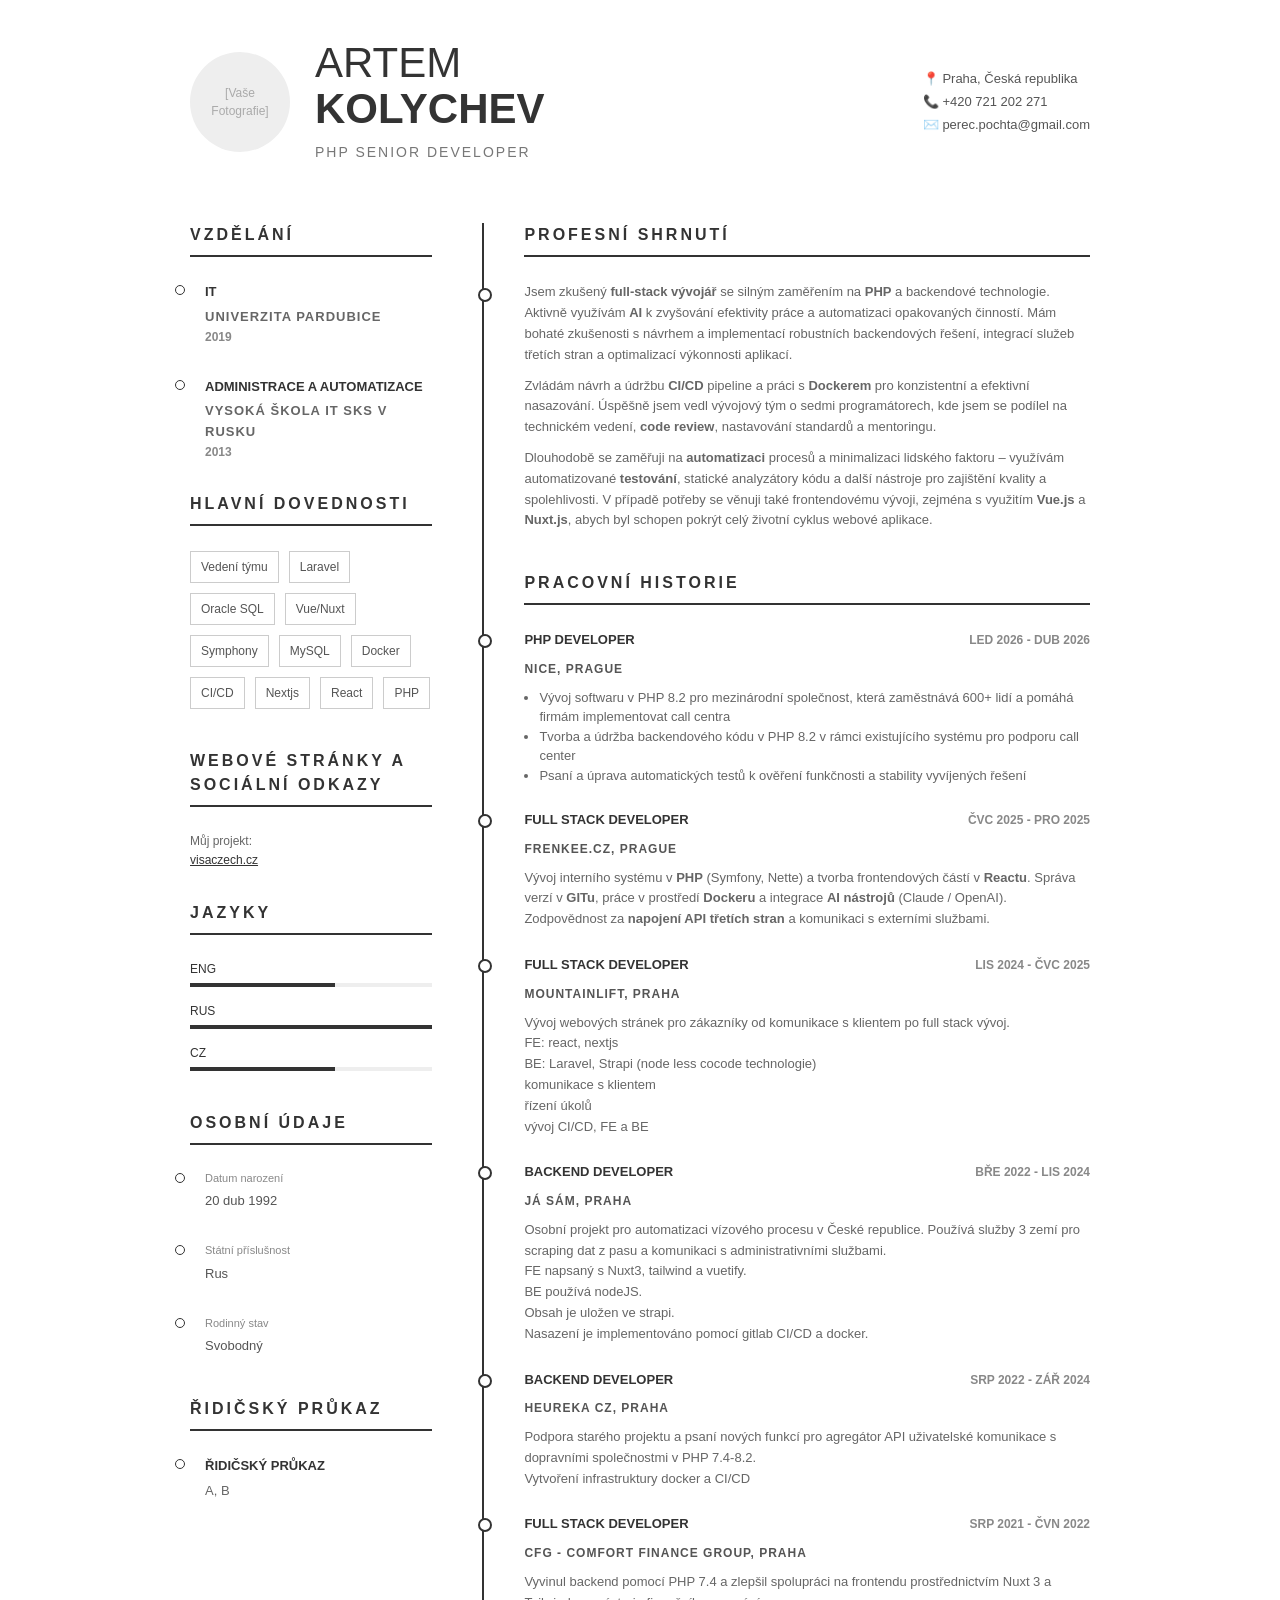
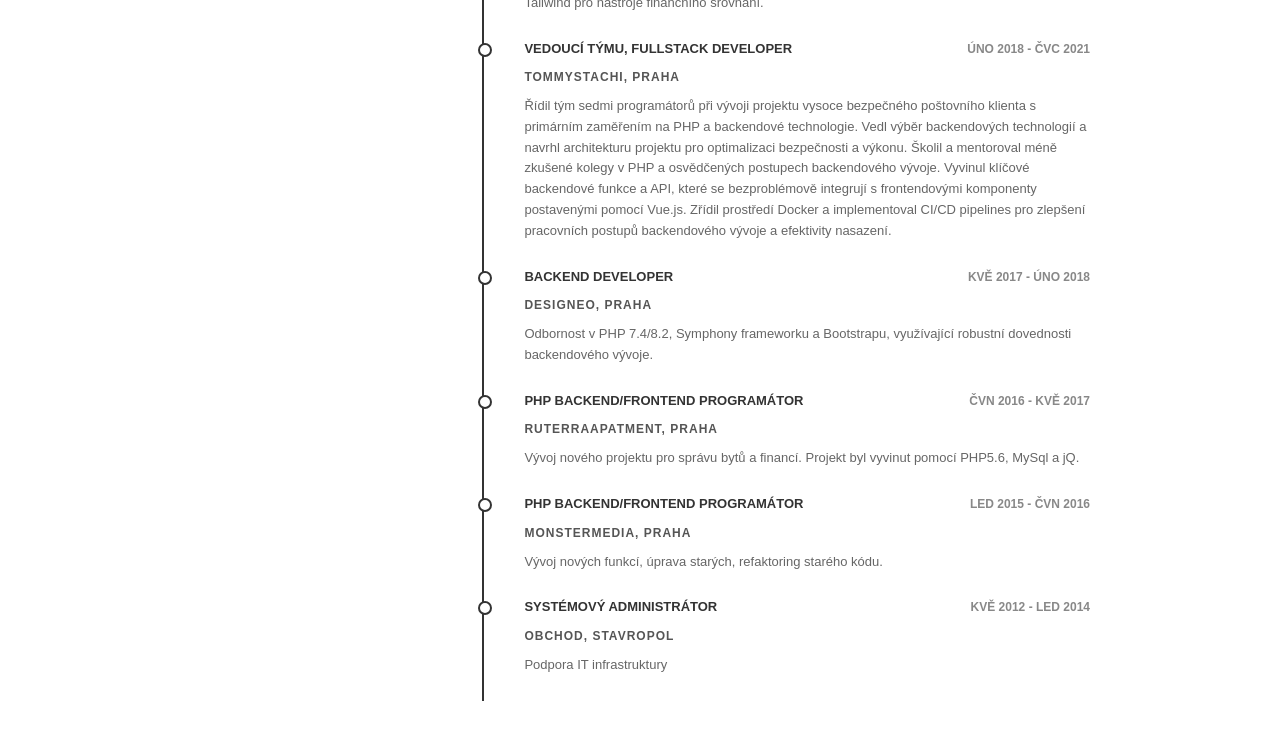
==== index.html @ 08a22cfa "Rename KolychevArtemCZ.html to index.html" ====
<!DOCTYPE html>
<html lang="cs">
<head>
    <meta charset="UTF-8">
    <meta name="viewport" content="width=device-width, initial-scale=1.0">
    <title>Artem Kolychev - Životopis</title>
    <style>
        body {
            font-family: 'Segoe UI', Roboto, Helvetica, Arial, sans-serif;
            color: #333;
            line-height: 1.5;
            background: #fff;
            margin: 0;
            padding: 40px 20px;
        }
        .resume {
            max-width: 900px;
            margin: auto;
            background: #fff;
        }
        .header {
            display: flex;
            justify-content: space-between;
            align-items: center;
            padding-bottom: 30px;
            margin-bottom: 30px;
        }
        .header-left {
            display: flex;
            align-items: center;
            gap: 25px;
        }
        .photo-placeholder {
            width: 100px;
            height: 100px;
            border-radius: 50%;
            background-color: #eee;
            display: flex;
            align-items: center;
            justify-content: center;
            color: #aaa;
            font-size: 12px;
            text-align: center;
            overflow: hidden;
        }
        .name-title h1 {
            font-size: 42px;
            margin: 0;
            font-weight: 300;
            line-height: 1.1;
        }
        .name-title h1 strong {
            font-weight: 700;
        }
        .name-title p {
            font-size: 14px;
            color: #777;
            letter-spacing: 2px;
            margin: 10px 0 0;
            text-transform: uppercase;
        }
        .contact-info {
            text-align: left;
            font-size: 13px;
            color: #555;
            line-height: 1.8;
        }
        .contact-info span {
            display: flex;
            align-items: center;
            gap: 10px;
        }
        .content {
            display: flex;
            gap: 50px;
        }
        .left-col {
            width: 30%;
        }
        .right-col {
            width: 70%;
            border-left: 2px solid #333;
            padding-left: 40px;
        }
        h2 {
            font-size: 16px;
            letter-spacing: 3px;
            text-transform: uppercase;
            border-bottom: 2px solid #333;
            padding-bottom: 8px;
            margin-bottom: 25px;
            margin-top: 0;
        }
        .section-item {
            margin-bottom: 25px;
            position: relative;
        }
        .left-col .section-item {
            margin-bottom: 30px;
        }
        .section-item h3 {
            font-size: 13px;
            margin: 0 0 5px;
            text-transform: uppercase;
            font-weight: 700;
        }
        .section-item .date {
            font-size: 12px;
            color: #888;
            font-weight: 600;
            text-transform: uppercase;
        }
        .timeline-header {
            display: flex;
            justify-content: space-between;
            align-items: baseline;
            margin-bottom: 5px;
        }
        .company {
            font-size: 12px;
            font-weight: 600;
            color: #555;
            text-transform: uppercase;
            letter-spacing: 1px;
            margin-bottom: 10px;
        }
        .section-item p {
            font-size: 13px;
            margin: 0;
            color: #666;
            line-height: 1.6;
        }
        .section-item ul {
            padding-left: 15px;
            margin-top: 5px;
            margin-bottom: 0;
            font-size: 13px;
            color: #666;
        }
        .skills {
            display: flex;
            flex-wrap: wrap;
            gap: 10px;
        }
        .skill-tag {
            border: 1px solid #ccc;
            padding: 6px 10px;
            font-size: 12px;
            color: #555;
        }
        .language-bar {
            margin-bottom: 15px;
        }
        .language-name {
            font-size: 12px;
            margin-bottom: 5px;
            text-transform: uppercase;
        }
        .bar-bg {
            height: 4px;
            background-color: #eee;
            width: 100%;
        }
        .bar-fill {
            height: 100%;
            background-color: #333;
        }
        .personal-detail {
            margin-bottom: 15px;
        }
        .personal-detail label {
            display: block;
            font-size: 11px;
            color: #888;
            margin-bottom: 2px;
        }
        .personal-detail span {
            font-size: 13px;
            color: #555;
        }
        .bullet-point {
            position: absolute;
            left: -46px;
            top: 4px;
            width: 10px;
            height: 10px;
            border-radius: 50%;
            border: 2px solid #333;
            background: #fff;
        }
        .left-col .bullet-point {
            left: -15px;
            border-width: 1px;
            width: 8px;
            height: 8px;
            top: 3px;
        }
    </style>
</head>
<body>

<div class="resume">
    <div class="header">
        <div class="header-left">
            <div class="photo-placeholder">
                [Vaše<br>Fotografie]
            </div>
            <div class="name-title">
                <h1>ARTEM<br><strong>KOLYCHEV</strong></h1>
                <p>PHP Senior Developer</p>
            </div>
        </div>
        <div class="contact-info">
            <span>📍 Praha, Česká republika</span>
            <span>📞 +420 721 202 271</span>
            <span>✉️ perec.pochta@gmail.com</span>
        </div>
    </div>

    <div class="content">
        <div class="left-col">
            <h2>Vzdělání</h2>
            <div class="section-item" style="padding-left: 15px;">
                <div class="bullet-point"></div>
                <h3>IT</h3>
                <p class="company">UNIVERZITA PARDUBICE</p>
                <p class="date">2019</p>
            </div>
            <div class="section-item" style="padding-left: 15px;">
                <div class="bullet-point"></div>
                <h3>ADMINISTRACE A AUTOMATIZACE</h3>
                <p class="company">VYSOKÁ ŠKOLA IT SKS V RUSKU</p>
                <p class="date">2013</p>
            </div>

            <h2>Hlavní Dovednosti</h2>
            <div class="skills">
                <div class="skill-tag">Vedení týmu</div>
                <div class="skill-tag">Laravel</div>
                <div class="skill-tag">Oracle SQL</div>
                <div class="skill-tag">Vue/Nuxt</div>
                <div class="skill-tag">Symphony</div>
                <div class="skill-tag">MySQL</div>
                <div class="skill-tag">Docker</div>
                <div class="skill-tag">CI/CD</div>
                <div class="skill-tag">Nextjs</div>
                <div class="skill-tag">React</div>
                <div class="skill-tag">PHP</div>
            </div>

            <h2 style="margin-top: 40px;">Webové Stránky a Sociální Odkazy</h2>
            <div class="section-item">
                <p style="font-size: 12px;">Můj projekt:<br><a href="http://visaczech.cz" style="color:#333;">visaczech.cz</a></p>
            </div>

            <h2>Jazyky</h2>
            <div class="language-bar">
                <div class="language-name">ENG</div>
                <div class="bar-bg"><div class="bar-fill" style="width: 60%;"></div></div>
            </div>
            <div class="language-bar">
                <div class="language-name">RUS</div>
                <div class="bar-bg"><div class="bar-fill" style="width: 100%;"></div></div>
            </div>
            <div class="language-bar">
                <div class="language-name">CZ</div>
                <div class="bar-bg"><div class="bar-fill" style="width: 60%;"></div></div>
            </div>

            <h2 style="margin-top: 40px;">Osobní Údaje</h2>
            <div class="section-item" style="padding-left: 15px;">
                <div class="bullet-point"></div>
                <div class="personal-detail">
                    <label>Datum narození</label>
                    <span>20 dub 1992</span>
                </div>
            </div>
            <div class="section-item" style="padding-left: 15px;">
                <div class="bullet-point"></div>
                <div class="personal-detail">
                    <label>Státní příslušnost</label>
                    <span>Rus</span>
                </div>
            </div>
            <div class="section-item" style="padding-left: 15px;">
                <div class="bullet-point"></div>
                <div class="personal-detail">
                    <label>Rodinný stav</label>
                    <span>Svobodný</span>
                </div>
            </div>

            <h2 style="margin-top: 40px;">Řidičský Průkaz</h2>
            <div class="section-item" style="padding-left: 15px;">
                <div class="bullet-point"></div>
                <h3 style="margin-bottom: 2px;">ŘIDIČSKÝ PRŮKAZ</h3>
                <span style="font-size: 13px; color: #666;">A, B</span>
            </div>
        </div>

        <div class="right-col">
            <h2>Profesní Shrnutí</h2>
            <div class="section-item">
                <div class="bullet-point" style="top: 6px;"></div>
                <p style="margin-bottom: 10px;">Jsem zkušený <strong>full-stack vývojář</strong> se silným zaměřením na <strong>PHP</strong> a backendové technologie. Aktivně využívám <strong>AI</strong> k zvyšování efektivity práce a automatizaci opakovaných činností. Mám bohaté zkušenosti s návrhem a implementací robustních backendových řešení, integrací služeb třetích stran a optimalizací výkonnosti aplikací.</p>
                <p style="margin-bottom: 10px;">Zvládám návrh a údržbu <strong>CI/CD</strong> pipeline a práci s <strong>Dockerem</strong> pro konzistentní a efektivní nasazování. Úspěšně jsem vedl vývojový tým o sedmi programátorech, kde jsem se podílel na technickém vedení, <strong>code review</strong>, nastavování standardů a mentoringu.</p>
                <p>Dlouhodobě se zaměřuji na <strong>automatizaci</strong> procesů a minimalizaci lidského faktoru – využívám automatizované <strong>testování</strong>, statické analyzátory kódu a další nástroje pro zajištění kvality a spolehlivosti. V případě potřeby se věnuji také frontendovému vývoji, zejména s využitím <strong>Vue.js</strong> a <strong>Nuxt.js</strong>, abych byl schopen pokrýt celý životní cyklus webové aplikace.</p>
            </div>

            <h2 style="margin-top: 40px;">Pracovní Historie</h2>


            <div class="section-item">
                <div class="bullet-point"></div>
                <div class="timeline-header">
                    <h3>PHP DEVELOPER</h3>
                    <span class="date">LED 2026 - DUB 2026</span>
                </div>
                <div class="company">NICE, PRAGUE</div>
                <ul>
                    <li>Vývoj softwaru v PHP 8.2 pro mezinárodní společnost, která zaměstnává 600+ lidí a pomáhá firmám implementovat call centra</li>
                    <li>Tvorba a údržba backendového kódu v PHP 8.2 v rámci existujícího systému pro podporu call center</li>
                    <li>Psaní a úprava automatických testů k ověření funkčnosti a stability vyvíjených řešení</li>
                </ul>
            </div>

            <div class="section-item">
                <div class="bullet-point"></div>
                <div class="timeline-header">
                    <h3>FULL STACK DEVELOPER</h3>
                    <span class="date">ČVC 2025 - PRO 2025</span>
                </div>
                <div class="company">FRENKEE.CZ, PRAGUE</div>
                <p>Vývoj interního systému v <strong>PHP</strong> (Symfony, Nette) a tvorba frontendových částí v <strong>Reactu</strong>. Správa verzí v <strong>GITu</strong>, práce v prostředí <strong>Dockeru</strong> a integrace <strong>AI nástrojů</strong> (Claude / OpenAI). Zodpovědnost za <strong>napojení API třetích stran</strong> a komunikaci s externími službami.</p>
            </div>

            <div class="section-item">
                <div class="bullet-point"></div>
                <div class="timeline-header">
                    <h3>FULL STACK DEVELOPER</h3>
                    <span class="date">LIS 2024 - ČVC 2025</span>
                </div>
                <div class="company">MOUNTAINLIFT, PRAHA</div>
                <p>Vývoj webových stránek pro zákazníky od komunikace s klientem po full stack vývoj.<br>
                    FE: react, nextjs<br>
                    BE: Laravel, Strapi (node less cocode technologie)<br>
                    komunikace s klientem<br>
                    řízení úkolů<br>
                    vývoj CI/CD, FE a BE</p>
            </div>

            <div class="section-item">
                <div class="bullet-point"></div>
                <div class="timeline-header">
                    <h3>BACKEND DEVELOPER</h3>
                    <span class="date">BŘE 2022 - LIS 2024</span>
                </div>
                <div class="company">JÁ SÁM, PRAHA</div>
                <p>Osobní projekt pro automatizaci vízového procesu v České republice. Používá služby 3 zemí pro scraping dat z pasu a komunikaci s administrativními službami.<br>
                    FE napsaný s Nuxt3, tailwind a vuetify.<br>
                    BE používá nodeJS.<br>
                    Obsah je uložen ve strapi.<br>
                    Nasazení je implementováno pomocí gitlab CI/CD a docker.</p>
            </div>

            <div class="section-item">
                <div class="bullet-point"></div>
                <div class="timeline-header">
                    <h3>BACKEND DEVELOPER</h3>
                    <span class="date">SRP 2022 - ZÁŘ 2024</span>
                </div>
                <div class="company">HEUREKA CZ, PRAHA</div>
                <p>Podpora starého projektu a psaní nových funkcí pro agregátor API uživatelské komunikace s dopravními společnostmi v PHP 7.4-8.2.<br>
                    Vytvoření infrastruktury docker a CI/CD</p>
            </div>

            <div class="section-item">
                <div class="bullet-point"></div>
                <div class="timeline-header">
                    <h3>FULL STACK DEVELOPER</h3>
                    <span class="date">SRP 2021 - ČVN 2022</span>
                </div>
                <div class="company">CFG - COMFORT FINANCE GROUP, PRAHA</div>
                <p>Vyvinul backend pomocí PHP 7.4 a zlepšil spolupráci na frontendu prostřednictvím Nuxt 3 a Tailwind pro nástroje finančního srovnání.</p>
            </div>

            <div class="section-item">
                <div class="bullet-point"></div>
                <div class="timeline-header">
                    <h3>VEDOUCÍ TÝMU, FULLSTACK DEVELOPER</h3>
                    <span class="date">ÚNO 2018 - ČVC 2021</span>
                </div>
                <div class="company">TOMMYSTACHI, PRAHA</div>
                <p>Řídil tým sedmi programátorů při vývoji projektu vysoce bezpečného poštovního klienta s primárním zaměřením na PHP a backendové technologie. Vedl výběr backendových technologií a navrhl architekturu projektu pro optimalizaci bezpečnosti a výkonu. Školil a mentoroval méně zkušené kolegy v PHP a osvědčených postupech backendového vývoje. Vyvinul klíčové backendové funkce a API, které se bezproblémově integrují s frontendovými komponenty postavenými pomocí Vue.js. Zřídil prostředí Docker a implementoval CI/CD pipelines pro zlepšení pracovních postupů backendového vývoje a efektivity nasazení.</p>
            </div>

            <div class="section-item">
                <div class="bullet-point"></div>
                <div class="timeline-header">
                    <h3>BACKEND DEVELOPER</h3>
                    <span class="date">KVĚ 2017 - ÚNO 2018</span>
                </div>
                <div class="company">DESIGNEO, PRAHA</div>
                <p>Odbornost v PHP 7.4/8.2, Symphony frameworku a Bootstrapu, využívající robustní dovednosti backendového vývoje.</p>
            </div>

            <div class="section-item">
                <div class="bullet-point"></div>
                <div class="timeline-header">
                    <h3>PHP BACKEND/FRONTEND PROGRAMÁTOR</h3>
                    <span class="date">ČVN 2016 - KVĚ 2017</span>
                </div>
                <div class="company">RUTERRAAPATMENT, PRAHA</div>
                <p>Vývoj nového projektu pro správu bytů a financí. Projekt byl vyvinut pomocí PHP5.6, MySql a jQ.</p>
            </div>

            <div class="section-item">
                <div class="bullet-point"></div>
                <div class="timeline-header">
                    <h3>PHP BACKEND/FRONTEND PROGRAMÁTOR</h3>
                    <span class="date">LED 2015 - ČVN 2016</span>
                </div>
                <div class="company">MONSTERMEDIA, PRAHA</div>
                <p>Vývoj nových funkcí, úprava starých, refaktoring starého kódu.</p>
            </div>

            <div class="section-item">
                <div class="bullet-point"></div>
                <div class="timeline-header">
                    <h3>SYSTÉMOVÝ ADMINISTRÁTOR</h3>
                    <span class="date">KVĚ 2012 - LED 2014</span>
                </div>
                <div class="company">OBCHOD, STAVROPOL</div>
                <p>Podpora IT infrastruktury</p>
            </div>

        </div>
    </div>
</div>

</body>
</html>
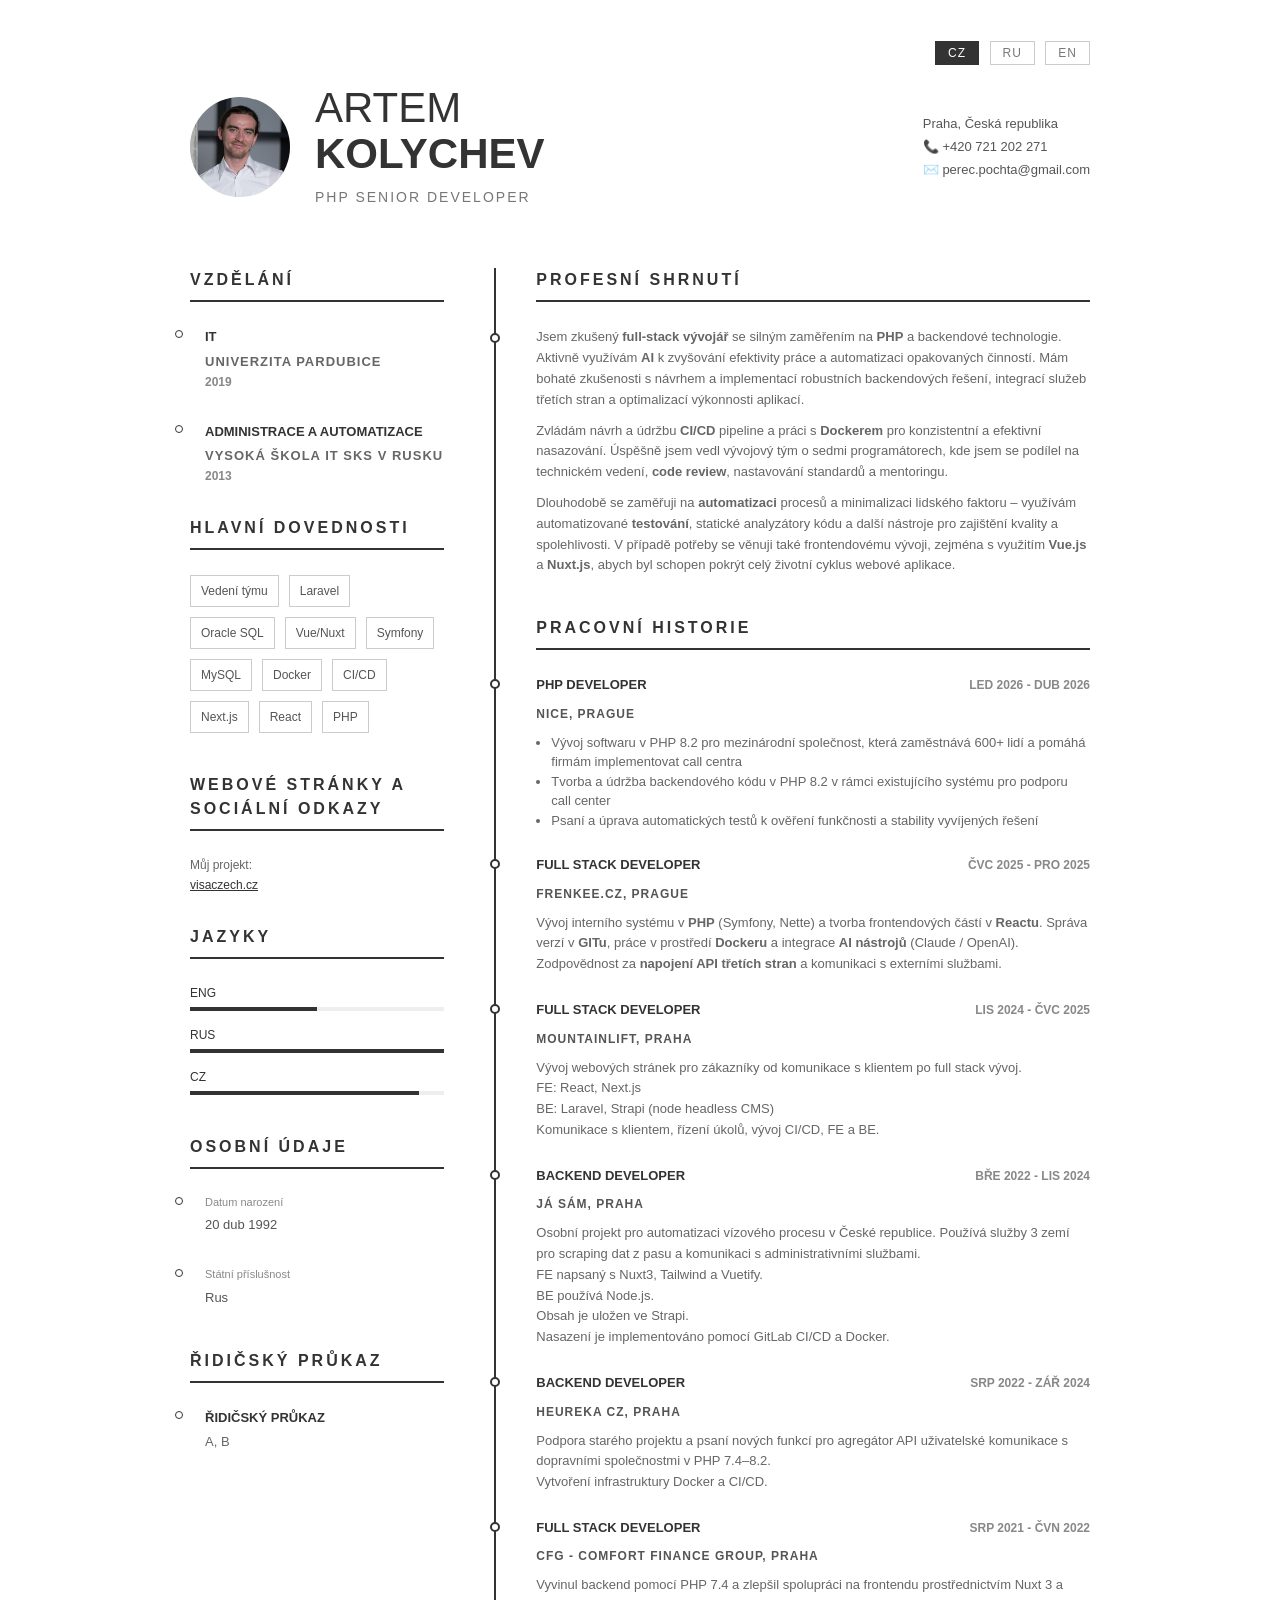
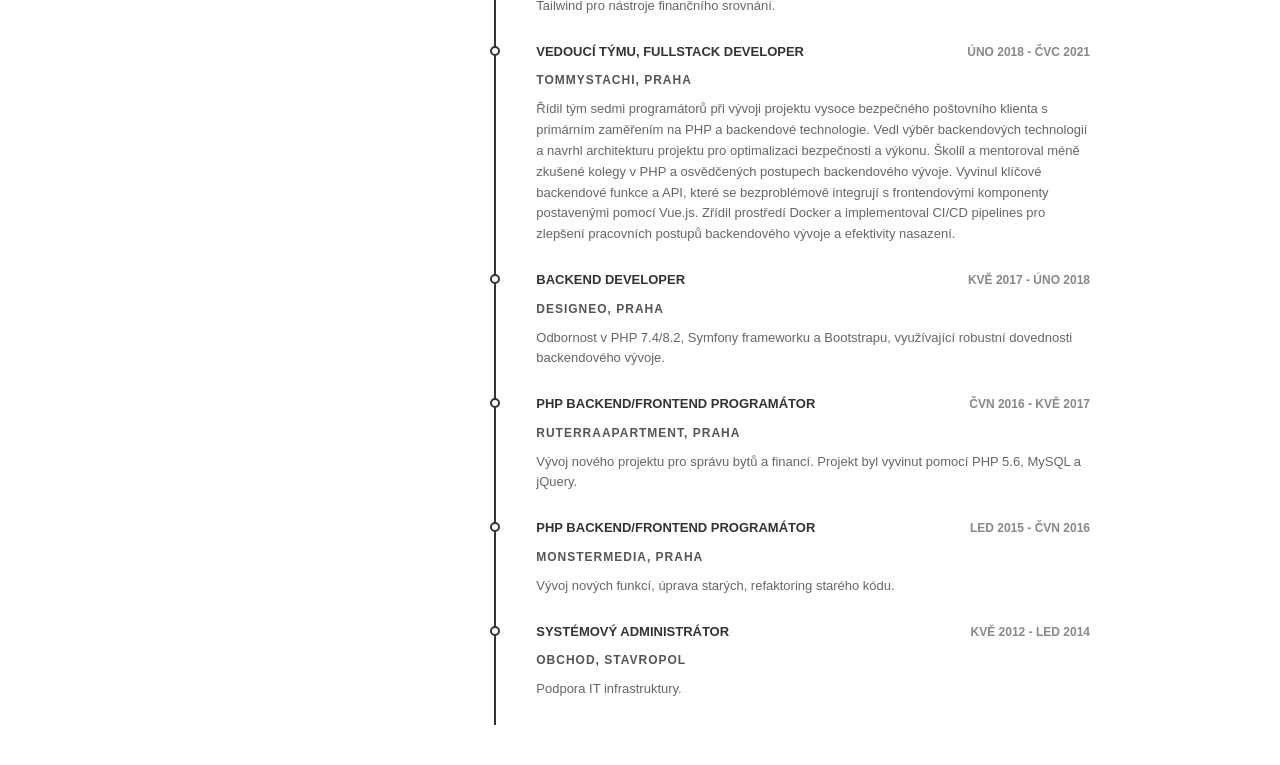
==== commit ae494375: "Add files via upload" ====
--- a/index.html
+++ b/index.html
@@ -4,439 +4,83 @@
     <meta charset="UTF-8">
     <meta name="viewport" content="width=device-width, initial-scale=1.0">
     <title>Artem Kolychev - Životopis</title>
-    <style>
-        body {
-            font-family: 'Segoe UI', Roboto, Helvetica, Arial, sans-serif;
-            color: #333;
-            line-height: 1.5;
-            background: #fff;
-            margin: 0;
-            padding: 40px 20px;
-        }
-        .resume {
-            max-width: 900px;
-            margin: auto;
-            background: #fff;
-        }
-        .header {
-            display: flex;
-            justify-content: space-between;
-            align-items: center;
-            padding-bottom: 30px;
-            margin-bottom: 30px;
-        }
-        .header-left {
-            display: flex;
-            align-items: center;
-            gap: 25px;
-        }
-        .photo-placeholder {
-            width: 100px;
-            height: 100px;
-            border-radius: 50%;
-            background-color: #eee;
-            display: flex;
-            align-items: center;
-            justify-content: center;
-            color: #aaa;
-            font-size: 12px;
-            text-align: center;
-            overflow: hidden;
-        }
-        .name-title h1 {
-            font-size: 42px;
-            margin: 0;
-            font-weight: 300;
-            line-height: 1.1;
-        }
-        .name-title h1 strong {
-            font-weight: 700;
-        }
-        .name-title p {
-            font-size: 14px;
-            color: #777;
-            letter-spacing: 2px;
-            margin: 10px 0 0;
-            text-transform: uppercase;
-        }
-        .contact-info {
-            text-align: left;
-            font-size: 13px;
-            color: #555;
-            line-height: 1.8;
-        }
-        .contact-info span {
-            display: flex;
-            align-items: center;
-            gap: 10px;
-        }
-        .content {
-            display: flex;
-            gap: 50px;
-        }
-        .left-col {
-            width: 30%;
-        }
-        .right-col {
-            width: 70%;
-            border-left: 2px solid #333;
-            padding-left: 40px;
-        }
-        h2 {
-            font-size: 16px;
-            letter-spacing: 3px;
-            text-transform: uppercase;
-            border-bottom: 2px solid #333;
-            padding-bottom: 8px;
-            margin-bottom: 25px;
-            margin-top: 0;
-        }
-        .section-item {
-            margin-bottom: 25px;
-            position: relative;
-        }
-        .left-col .section-item {
-            margin-bottom: 30px;
-        }
-        .section-item h3 {
-            font-size: 13px;
-            margin: 0 0 5px;
-            text-transform: uppercase;
-            font-weight: 700;
-        }
-        .section-item .date {
-            font-size: 12px;
-            color: #888;
-            font-weight: 600;
-            text-transform: uppercase;
-        }
-        .timeline-header {
-            display: flex;
-            justify-content: space-between;
-            align-items: baseline;
-            margin-bottom: 5px;
-        }
-        .company {
-            font-size: 12px;
-            font-weight: 600;
-            color: #555;
-            text-transform: uppercase;
-            letter-spacing: 1px;
-            margin-bottom: 10px;
-        }
-        .section-item p {
-            font-size: 13px;
-            margin: 0;
-            color: #666;
-            line-height: 1.6;
-        }
-        .section-item ul {
-            padding-left: 15px;
-            margin-top: 5px;
-            margin-bottom: 0;
-            font-size: 13px;
-            color: #666;
-        }
-        .skills {
-            display: flex;
-            flex-wrap: wrap;
-            gap: 10px;
-        }
-        .skill-tag {
-            border: 1px solid #ccc;
-            padding: 6px 10px;
-            font-size: 12px;
-            color: #555;
-        }
-        .language-bar {
-            margin-bottom: 15px;
-        }
-        .language-name {
-            font-size: 12px;
-            margin-bottom: 5px;
-            text-transform: uppercase;
-        }
-        .bar-bg {
-            height: 4px;
-            background-color: #eee;
-            width: 100%;
-        }
-        .bar-fill {
-            height: 100%;
-            background-color: #333;
-        }
-        .personal-detail {
-            margin-bottom: 15px;
-        }
-        .personal-detail label {
-            display: block;
-            font-size: 11px;
-            color: #888;
-            margin-bottom: 2px;
-        }
-        .personal-detail span {
-            font-size: 13px;
-            color: #555;
-        }
-        .bullet-point {
-            position: absolute;
-            left: -46px;
-            top: 4px;
-            width: 10px;
-            height: 10px;
-            border-radius: 50%;
-            border: 2px solid #333;
-            background: #fff;
-        }
-        .left-col .bullet-point {
-            left: -15px;
-            border-width: 1px;
-            width: 8px;
-            height: 8px;
-            top: 3px;
-        }
-    </style>
+    <link rel="stylesheet" href="styles.css">
 </head>
 <body>
 
 <div class="resume">
+
+    <!-- Language switcher -->
+    <div class="lang-switcher">
+        <button class="lang-btn" data-lang="cs">CZ</button>
+        <button class="lang-btn" data-lang="ru">RU</button>
+        <button class="lang-btn" data-lang="en">EN</button>
+    </div>
+
+    <!-- Header -->
     <div class="header">
         <div class="header-left">
             <div class="photo-placeholder">
-                [Vaše<br>Fotografie]
+                <img src="photo.png" alt="Artem Kolychev">
             </div>
             <div class="name-title">
                 <h1>ARTEM<br><strong>KOLYCHEV</strong></h1>
-                <p>PHP Senior Developer</p>
+                <p id="job-title"></p>
             </div>
         </div>
         <div class="contact-info">
-            <span>📍 Praha, Česká republika</span>
+            <span id="contact-location"></span>
             <span>📞 +420 721 202 271</span>
             <span>✉️ perec.pochta@gmail.com</span>
         </div>
     </div>
 
     <div class="content">
+
+        <!-- Left column -->
         <div class="left-col">
-            <h2>Vzdělání</h2>
-            <div class="section-item" style="padding-left: 15px;">
+
+            <h2 id="h-education"></h2>
+            <div id="education-list"></div>
+
+            <h2 id="h-skills"></h2>
+            <div class="skills" id="skills-list"></div>
+
+            <h2 id="h-links" class="mt-40"></h2>
+            <div id="links-list"></div>
+
+            <h2 id="h-languages"></h2>
+            <div id="language-bars"></div>
+
+            <h2 id="h-personal" class="mt-40"></h2>
+            <div id="personal-list"></div>
+
+            <h2 id="h-license" class="mt-40"></h2>
+            <div class="section-item" style="padding-left:15px;">
                 <div class="bullet-point"></div>
-                <h3>IT</h3>
-                <p class="company">UNIVERZITA PARDUBICE</p>
-                <p class="date">2019</p>
-            </div>
-            <div class="section-item" style="padding-left: 15px;">
-                <div class="bullet-point"></div>
-                <h3>ADMINISTRACE A AUTOMATIZACE</h3>
-                <p class="company">VYSOKÁ ŠKOLA IT SKS V RUSKU</p>
-                <p class="date">2013</p>
+                <h3 id="license-label" style="margin-bottom:2px;"></h3>
+                <span id="license-value" style="font-size:13px; color:#666;"></span>
             </div>
 
-            <h2>Hlavní Dovednosti</h2>
-            <div class="skills">
-                <div class="skill-tag">Vedení týmu</div>
-                <div class="skill-tag">Laravel</div>
-                <div class="skill-tag">Oracle SQL</div>
-                <div class="skill-tag">Vue/Nuxt</div>
-                <div class="skill-tag">Symphony</div>
-                <div class="skill-tag">MySQL</div>
-                <div class="skill-tag">Docker</div>
-                <div class="skill-tag">CI/CD</div>
-                <div class="skill-tag">Nextjs</div>
-                <div class="skill-tag">React</div>
-                <div class="skill-tag">PHP</div>
+        </div>
+
+        <!-- Right column -->
+        <div class="right-col">
+
+            <h2 id="h-summary"></h2>
+            <div class="section-item">
+                <div class="bullet-point" style="top:6px;"></div>
+                <div id="summary-text"></div>
             </div>
 
-            <h2 style="margin-top: 40px;">Webové Stránky a Sociální Odkazy</h2>
-            <div class="section-item">
-                <p style="font-size: 12px;">Můj projekt:<br><a href="http://visaczech.cz" style="color:#333;">visaczech.cz</a></p>
-            </div>
-
-            <h2>Jazyky</h2>
-            <div class="language-bar">
-                <div class="language-name">ENG</div>
-                <div class="bar-bg"><div class="bar-fill" style="width: 60%;"></div></div>
-            </div>
-            <div class="language-bar">
-                <div class="language-name">RUS</div>
-                <div class="bar-bg"><div class="bar-fill" style="width: 100%;"></div></div>
-            </div>
-            <div class="language-bar">
-                <div class="language-name">CZ</div>
-                <div class="bar-bg"><div class="bar-fill" style="width: 60%;"></div></div>
-            </div>
-
-            <h2 style="margin-top: 40px;">Osobní Údaje</h2>
-            <div class="section-item" style="padding-left: 15px;">
-                <div class="bullet-point"></div>
-                <div class="personal-detail">
-                    <label>Datum narození</label>
-                    <span>20 dub 1992</span>
-                </div>
-            </div>
-            <div class="section-item" style="padding-left: 15px;">
-                <div class="bullet-point"></div>
-                <div class="personal-detail">
-                    <label>Státní příslušnost</label>
-                    <span>Rus</span>
-                </div>
-            </div>
-            <div class="section-item" style="padding-left: 15px;">
-                <div class="bullet-point"></div>
-                <div class="personal-detail">
-                    <label>Rodinný stav</label>
-                    <span>Svobodný</span>
-                </div>
-            </div>
-
-            <h2 style="margin-top: 40px;">Řidičský Průkaz</h2>
-            <div class="section-item" style="padding-left: 15px;">
-                <div class="bullet-point"></div>
-                <h3 style="margin-bottom: 2px;">ŘIDIČSKÝ PRŮKAZ</h3>
-                <span style="font-size: 13px; color: #666;">A, B</span>
-            </div>
-        </div>
-
-        <div class="right-col">
-            <h2>Profesní Shrnutí</h2>
-            <div class="section-item">
-                <div class="bullet-point" style="top: 6px;"></div>
-                <p style="margin-bottom: 10px;">Jsem zkušený <strong>full-stack vývojář</strong> se silným zaměřením na <strong>PHP</strong> a backendové technologie. Aktivně využívám <strong>AI</strong> k zvyšování efektivity práce a automatizaci opakovaných činností. Mám bohaté zkušenosti s návrhem a implementací robustních backendových řešení, integrací služeb třetích stran a optimalizací výkonnosti aplikací.</p>
-                <p style="margin-bottom: 10px;">Zvládám návrh a údržbu <strong>CI/CD</strong> pipeline a práci s <strong>Dockerem</strong> pro konzistentní a efektivní nasazování. Úspěšně jsem vedl vývojový tým o sedmi programátorech, kde jsem se podílel na technickém vedení, <strong>code review</strong>, nastavování standardů a mentoringu.</p>
-                <p>Dlouhodobě se zaměřuji na <strong>automatizaci</strong> procesů a minimalizaci lidského faktoru – využívám automatizované <strong>testování</strong>, statické analyzátory kódu a další nástroje pro zajištění kvality a spolehlivosti. V případě potřeby se věnuji také frontendovému vývoji, zejména s využitím <strong>Vue.js</strong> a <strong>Nuxt.js</strong>, abych byl schopen pokrýt celý životní cyklus webové aplikace.</p>
-            </div>
-
-            <h2 style="margin-top: 40px;">Pracovní Historie</h2>
-
-
-            <div class="section-item">
-                <div class="bullet-point"></div>
-                <div class="timeline-header">
-                    <h3>PHP DEVELOPER</h3>
-                    <span class="date">LED 2026 - DUB 2026</span>
-                </div>
-                <div class="company">NICE, PRAGUE</div>
-                <ul>
-                    <li>Vývoj softwaru v PHP 8.2 pro mezinárodní společnost, která zaměstnává 600+ lidí a pomáhá firmám implementovat call centra</li>
-                    <li>Tvorba a údržba backendového kódu v PHP 8.2 v rámci existujícího systému pro podporu call center</li>
-                    <li>Psaní a úprava automatických testů k ověření funkčnosti a stability vyvíjených řešení</li>
-                </ul>
-            </div>
-
-            <div class="section-item">
-                <div class="bullet-point"></div>
-                <div class="timeline-header">
-                    <h3>FULL STACK DEVELOPER</h3>
-                    <span class="date">ČVC 2025 - PRO 2025</span>
-                </div>
-                <div class="company">FRENKEE.CZ, PRAGUE</div>
-                <p>Vývoj interního systému v <strong>PHP</strong> (Symfony, Nette) a tvorba frontendových částí v <strong>Reactu</strong>. Správa verzí v <strong>GITu</strong>, práce v prostředí <strong>Dockeru</strong> a integrace <strong>AI nástrojů</strong> (Claude / OpenAI). Zodpovědnost za <strong>napojení API třetích stran</strong> a komunikaci s externími službami.</p>
-            </div>
-
-            <div class="section-item">
-                <div class="bullet-point"></div>
-                <div class="timeline-header">
-                    <h3>FULL STACK DEVELOPER</h3>
-                    <span class="date">LIS 2024 - ČVC 2025</span>
-                </div>
-                <div class="company">MOUNTAINLIFT, PRAHA</div>
-                <p>Vývoj webových stránek pro zákazníky od komunikace s klientem po full stack vývoj.<br>
-                    FE: react, nextjs<br>
-                    BE: Laravel, Strapi (node less cocode technologie)<br>
-                    komunikace s klientem<br>
-                    řízení úkolů<br>
-                    vývoj CI/CD, FE a BE</p>
-            </div>
-
-            <div class="section-item">
-                <div class="bullet-point"></div>
-                <div class="timeline-header">
-                    <h3>BACKEND DEVELOPER</h3>
-                    <span class="date">BŘE 2022 - LIS 2024</span>
-                </div>
-                <div class="company">JÁ SÁM, PRAHA</div>
-                <p>Osobní projekt pro automatizaci vízového procesu v České republice. Používá služby 3 zemí pro scraping dat z pasu a komunikaci s administrativními službami.<br>
-                    FE napsaný s Nuxt3, tailwind a vuetify.<br>
-                    BE používá nodeJS.<br>
-                    Obsah je uložen ve strapi.<br>
-                    Nasazení je implementováno pomocí gitlab CI/CD a docker.</p>
-            </div>
-
-            <div class="section-item">
-                <div class="bullet-point"></div>
-                <div class="timeline-header">
-                    <h3>BACKEND DEVELOPER</h3>
-                    <span class="date">SRP 2022 - ZÁŘ 2024</span>
-                </div>
-                <div class="company">HEUREKA CZ, PRAHA</div>
-                <p>Podpora starého projektu a psaní nových funkcí pro agregátor API uživatelské komunikace s dopravními společnostmi v PHP 7.4-8.2.<br>
-                    Vytvoření infrastruktury docker a CI/CD</p>
-            </div>
-
-            <div class="section-item">
-                <div class="bullet-point"></div>
-                <div class="timeline-header">
-                    <h3>FULL STACK DEVELOPER</h3>
-                    <span class="date">SRP 2021 - ČVN 2022</span>
-                </div>
-                <div class="company">CFG - COMFORT FINANCE GROUP, PRAHA</div>
-                <p>Vyvinul backend pomocí PHP 7.4 a zlepšil spolupráci na frontendu prostřednictvím Nuxt 3 a Tailwind pro nástroje finančního srovnání.</p>
-            </div>
-
-            <div class="section-item">
-                <div class="bullet-point"></div>
-                <div class="timeline-header">
-                    <h3>VEDOUCÍ TÝMU, FULLSTACK DEVELOPER</h3>
-                    <span class="date">ÚNO 2018 - ČVC 2021</span>
-                </div>
-                <div class="company">TOMMYSTACHI, PRAHA</div>
-                <p>Řídil tým sedmi programátorů při vývoji projektu vysoce bezpečného poštovního klienta s primárním zaměřením na PHP a backendové technologie. Vedl výběr backendových technologií a navrhl architekturu projektu pro optimalizaci bezpečnosti a výkonu. Školil a mentoroval méně zkušené kolegy v PHP a osvědčených postupech backendového vývoje. Vyvinul klíčové backendové funkce a API, které se bezproblémově integrují s frontendovými komponenty postavenými pomocí Vue.js. Zřídil prostředí Docker a implementoval CI/CD pipelines pro zlepšení pracovních postupů backendového vývoje a efektivity nasazení.</p>
-            </div>
-
-            <div class="section-item">
-                <div class="bullet-point"></div>
-                <div class="timeline-header">
-                    <h3>BACKEND DEVELOPER</h3>
-                    <span class="date">KVĚ 2017 - ÚNO 2018</span>
-                </div>
-                <div class="company">DESIGNEO, PRAHA</div>
-                <p>Odbornost v PHP 7.4/8.2, Symphony frameworku a Bootstrapu, využívající robustní dovednosti backendového vývoje.</p>
-            </div>
-
-            <div class="section-item">
-                <div class="bullet-point"></div>
-                <div class="timeline-header">
-                    <h3>PHP BACKEND/FRONTEND PROGRAMÁTOR</h3>
-                    <span class="date">ČVN 2016 - KVĚ 2017</span>
-                </div>
-                <div class="company">RUTERRAAPATMENT, PRAHA</div>
-                <p>Vývoj nového projektu pro správu bytů a financí. Projekt byl vyvinut pomocí PHP5.6, MySql a jQ.</p>
-            </div>
-
-            <div class="section-item">
-                <div class="bullet-point"></div>
-                <div class="timeline-header">
-                    <h3>PHP BACKEND/FRONTEND PROGRAMÁTOR</h3>
-                    <span class="date">LED 2015 - ČVN 2016</span>
-                </div>
-                <div class="company">MONSTERMEDIA, PRAHA</div>
-                <p>Vývoj nových funkcí, úprava starých, refaktoring starého kódu.</p>
-            </div>
-
-            <div class="section-item">
-                <div class="bullet-point"></div>
-                <div class="timeline-header">
-                    <h3>SYSTÉMOVÝ ADMINISTRÁTOR</h3>
-                    <span class="date">KVĚ 2012 - LED 2014</span>
-                </div>
-                <div class="company">OBCHOD, STAVROPOL</div>
-                <p>Podpora IT infrastruktury</p>
-            </div>
+            <h2 id="h-experience" class="mt-40"></h2>
+            <div id="experience-list"></div>
 
         </div>
     </div>
 </div>
 
+<script src="data.js"></script>
+<script src="app.js"></script>
 </body>
 </html>
--- a/styles.css
+++ b/styles.css
@@ -0,0 +1,380 @@
+*, *::before, *::after {
+    box-sizing: border-box;
+}
+
+body {
+    font-family: 'Segoe UI', Roboto, Helvetica, Arial, sans-serif;
+    color: #333;
+    line-height: 1.5;
+    background: #fff;
+    margin: 0;
+    padding: 40px 20px;
+}
+
+.resume {
+    max-width: 900px;
+    margin: auto;
+    background: #fff;
+}
+
+/* Language switcher */
+.lang-switcher {
+    text-align: right;
+    margin-bottom: 20px;
+}
+
+.lang-btn {
+    background: none;
+    border: 1px solid #ccc;
+    padding: 4px 12px;
+    font-size: 12px;
+    letter-spacing: 1px;
+    text-transform: uppercase;
+    cursor: pointer;
+    color: #777;
+    margin-left: 6px;
+    transition: all 0.2s;
+}
+
+.lang-btn:hover {
+    border-color: #333;
+    color: #333;
+}
+
+.lang-btn.active {
+    background: #333;
+    border-color: #333;
+    color: #fff;
+}
+
+/* Header */
+.header {
+    display: flex;
+    justify-content: space-between;
+    align-items: center;
+    padding-bottom: 30px;
+    margin-bottom: 30px;
+}
+
+.header-left {
+    display: flex;
+    align-items: center;
+    gap: 25px;
+}
+
+.photo-placeholder {
+    width: 100px;
+    height: 100px;
+    border-radius: 50%;
+    background-color: #eee;
+    display: flex;
+    align-items: center;
+    justify-content: center;
+    color: #aaa;
+    font-size: 12px;
+    text-align: center;
+    overflow: hidden;
+    flex-shrink: 0;
+}
+
+.photo-placeholder img {
+    height: 100%;
+    object-fit: cover;
+    display: block;
+    transform: scale(2.8);
+    margin-top: 125px;
+}
+
+.name-title h1 {
+    font-size: 42px;
+    margin: 0;
+    font-weight: 300;
+    line-height: 1.1;
+}
+
+.name-title h1 strong {
+    font-weight: 700;
+}
+
+.name-title p {
+    font-size: 14px;
+    color: #777;
+    letter-spacing: 2px;
+    margin: 10px 0 0;
+    text-transform: uppercase;
+}
+
+.contact-info {
+    text-align: left;
+    font-size: 13px;
+    color: #555;
+    line-height: 1.8;
+}
+
+.contact-info span {
+    display: flex;
+    align-items: center;
+    gap: 10px;
+}
+
+/* Layout */
+.content {
+    display: flex;
+    gap: 50px;
+}
+
+.left-col {
+    width: 30%;
+}
+
+.right-col {
+    width: 70%;
+    border-left: 2px solid #333;
+    padding-left: 40px;
+}
+
+/* Section headings */
+h2 {
+    font-size: 16px;
+    letter-spacing: 3px;
+    text-transform: uppercase;
+    border-bottom: 2px solid #333;
+    padding-bottom: 8px;
+    margin-bottom: 25px;
+    margin-top: 0;
+}
+
+/* Section items */
+.section-item {
+    margin-bottom: 25px;
+    position: relative;
+}
+
+.left-col .section-item {
+    margin-bottom: 30px;
+}
+
+.section-item h3 {
+    font-size: 13px;
+    margin: 0 0 5px;
+    text-transform: uppercase;
+    font-weight: 700;
+}
+
+.section-item .date {
+    font-size: 12px;
+    color: #888;
+    font-weight: 600;
+    text-transform: uppercase;
+}
+
+.timeline-header {
+    display: flex;
+    justify-content: space-between;
+    align-items: baseline;
+    margin-bottom: 5px;
+}
+
+.company {
+    font-size: 12px;
+    font-weight: 600;
+    color: #555;
+    text-transform: uppercase;
+    letter-spacing: 1px;
+    margin-bottom: 10px;
+}
+
+.section-item p {
+    font-size: 13px;
+    margin: 0;
+    color: #666;
+    line-height: 1.6;
+}
+
+.section-item ul {
+    padding-left: 15px;
+    margin-top: 5px;
+    margin-bottom: 0;
+    font-size: 13px;
+    color: #666;
+}
+
+/* Skills */
+.skills {
+    display: flex;
+    flex-wrap: wrap;
+    gap: 10px;
+}
+
+.skill-tag {
+    border: 1px solid #ccc;
+    padding: 6px 10px;
+    font-size: 12px;
+    color: #555;
+}
+
+/* Language bars */
+.language-bar {
+    margin-bottom: 15px;
+}
+
+.language-name {
+    font-size: 12px;
+    margin-bottom: 5px;
+    text-transform: uppercase;
+}
+
+.bar-bg {
+    height: 4px;
+    background-color: #eee;
+    width: 100%;
+}
+
+.bar-fill {
+    height: 100%;
+    background-color: #333;
+}
+
+/* Personal details */
+.personal-detail {
+    margin-bottom: 15px;
+}
+
+.personal-detail label {
+    display: block;
+    font-size: 11px;
+    color: #888;
+    margin-bottom: 2px;
+}
+
+.personal-detail span {
+    font-size: 13px;
+    color: #555;
+}
+
+/* Timeline bullet points */
+.bullet-point {
+    position: absolute;
+    left: -46px;
+    top: 4px;
+    width: 10px;
+    height: 10px;
+    border-radius: 50%;
+    border: 2px solid #333;
+    background: #fff;
+}
+
+.left-col .bullet-point {
+    left: -15px;
+    border-width: 1px;
+    width: 8px;
+    height: 8px;
+    top: 3px;
+}
+
+/* Spacing helpers */
+.mt-40 {
+    margin-top: 40px;
+}
+
+/* ─── Tablet (≤ 768px) ─────────────────────────────────────────── */
+@media (max-width: 768px) {
+    body {
+        padding: 24px 16px;
+    }
+
+    .header {
+        flex-direction: column;
+        align-items: flex-start;
+        gap: 20px;
+        padding-bottom: 24px;
+        margin-bottom: 24px;
+    }
+
+    .content {
+        flex-direction: column;
+        gap: 0;
+    }
+
+    .left-col {
+        width: 100%;
+    }
+
+    .right-col {
+        width: 100%;
+        border-left: none;
+        border-top: 2px solid #333;
+        padding-left: 0;
+        padding-top: 32px;
+        margin-top: 8px;
+    }
+
+    /* Bullets in right col rely on left border — hide on mobile */
+    .right-col .bullet-point {
+        display: none;
+    }
+
+    /* Give back horizontal padding that bullet was eating */
+    .right-col .section-item {
+        padding-left: 0;
+    }
+
+    .timeline-header {
+        flex-direction: column;
+        align-items: flex-start;
+        gap: 2px;
+    }
+}
+
+/* ─── Mobile (≤ 480px) ─────────────────────────────────────────── */
+@media (max-width: 480px) {
+    body {
+        padding: 16px 14px;
+    }
+
+    .lang-btn {
+        padding: 6px 12px;
+        font-size: 13px;
+    }
+
+    .header-left {
+        gap: 16px;
+    }
+
+    .photo-placeholder {
+        width: 80px;
+        height: 80px;
+    }
+
+    .name-title h1 {
+        font-size: 28px;
+    }
+
+    .name-title p {
+        font-size: 12px;
+        letter-spacing: 1px;
+    }
+
+    .contact-info {
+        font-size: 13px;
+    }
+
+    h2 {
+        font-size: 13px;
+        letter-spacing: 2px;
+    }
+
+    .section-item h3 {
+        font-size: 12px;
+    }
+
+    .section-item p,
+    .section-item ul {
+        font-size: 13px;
+    }
+
+    .skill-tag {
+        font-size: 12px;
+        padding: 5px 9px;
+    }
+}
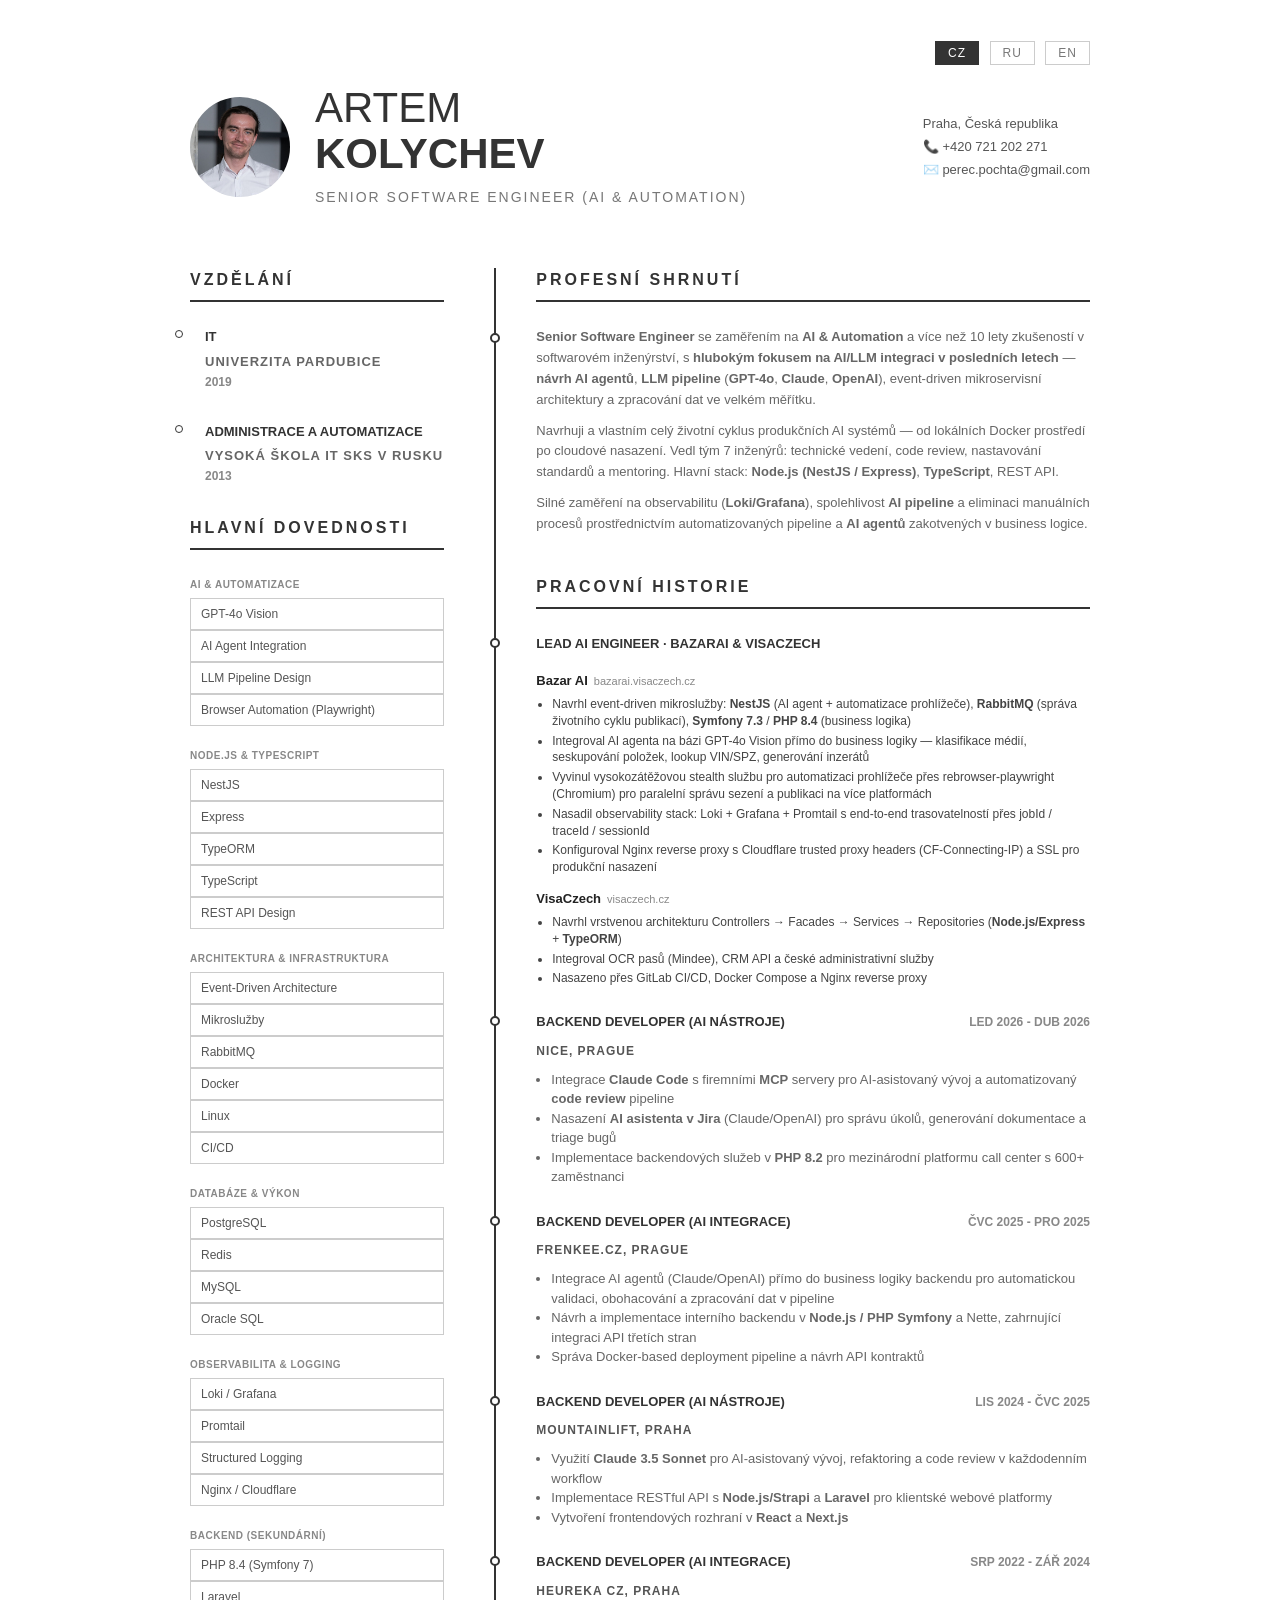
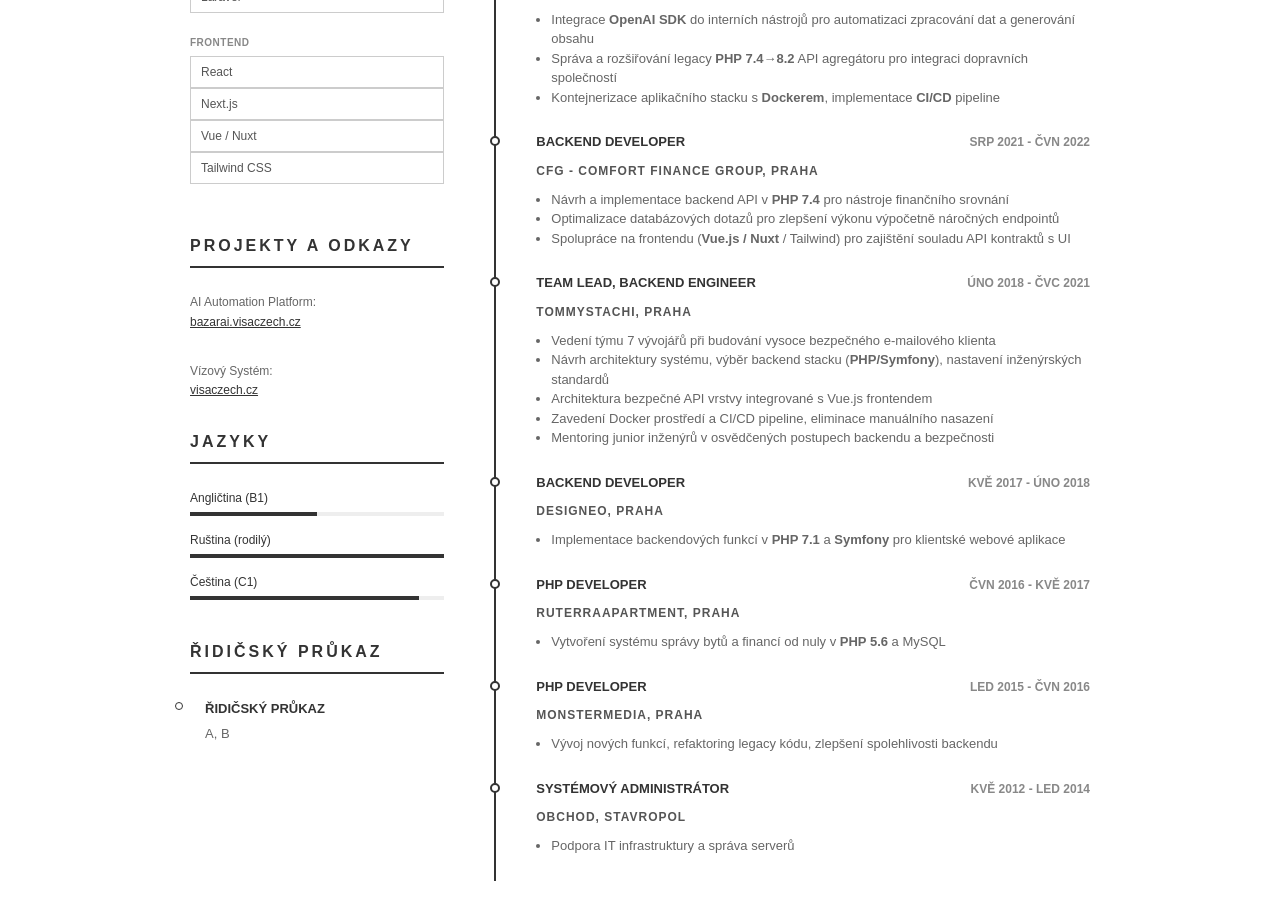
==== commit 5e6edbfb: "Remove personal section from CV (all languages + rendering) Co-authored-by: Copilot <223556219+Copil" ====
--- a/index.html
+++ b/index.html
@@ -52,9 +52,6 @@
             <h2 id="h-languages"></h2>
             <div id="language-bars"></div>
 
-            <h2 id="h-personal" class="mt-40"></h2>
-            <div id="personal-list"></div>
-
             <h2 id="h-license" class="mt-40"></h2>
             <div class="section-item" style="padding-left:15px;">
                 <div class="bullet-point"></div>
--- a/styles.css
+++ b/styles.css
@@ -213,6 +213,21 @@
     color: #555;
 }
 
+.skill-group {
+    width: 100%;
+    margin-bottom: 10px;
+}
+
+.skill-category {
+    font-size: 10px;
+    font-weight: 700;
+    text-transform: uppercase;
+    letter-spacing: 0.5px;
+    color: #888;
+    margin-bottom: 6px;
+    margin-top: 2px;
+}
+
 /* Language bars */
 .language-bar {
     margin-bottom: 15px;
@@ -221,7 +236,8 @@
 .language-name {
     font-size: 12px;
     margin-bottom: 5px;
-    text-transform: uppercase;
+    text-transform: none;
+    letter-spacing: 0;
 }
 
 .bar-bg {
@@ -326,6 +342,76 @@
     }
 }
 
+/* ─── Print ─────────────────────────────────────────────────────── */
+@media print {
+    body {
+        padding: 0;
+        margin: 0;
+        background: #fff;
+        -webkit-print-color-adjust: exact;
+        print-color-adjust: exact;
+    }
+
+    .resume {
+        max-width: 100%;
+        width: 100%;
+    }
+
+    /* Hide language switcher on print */
+    .lang-switcher {
+        display: none;
+    }
+
+    /* Force desktop two-column layout */
+    .header {
+        flex-direction: row;
+        align-items: flex-start;
+        gap: 20px;
+    }
+
+    .content {
+        flex-direction: row;
+        gap: 40px;
+    }
+
+    .left-col {
+        width: 30%;
+    }
+
+    .right-col {
+        width: 70%;
+        border-left: 2px solid #333;
+        border-top: none;
+        padding-left: 32px;
+        padding-top: 0;
+        margin-top: 0;
+    }
+
+    .right-col .bullet-point {
+        display: block;
+    }
+
+    .right-col .section-item {
+        padding-left: 20px;
+    }
+
+    .timeline-header {
+        flex-direction: row;
+        align-items: baseline;
+    }
+
+    /* Avoid breaking sections across pages */
+    .section-item {
+        page-break-inside: avoid;
+        break-inside: avoid;
+    }
+
+    h2 {
+        page-break-after: avoid;
+        break-after: avoid;
+    }
+}
+
 /* ─── Mobile (≤ 480px) ─────────────────────────────────────────── */
 @media (max-width: 480px) {
     body {
@@ -378,3 +464,10 @@
         padding: 5px 9px;
     }
 }
+
+.project-block { margin-bottom: 10px; }
+.project-block:last-child { margin-bottom: 0; }
+.project-title { font-weight: 700; font-size: 13px; color: #222; }
+.project-url { font-size: 11px; color: #888; margin-left: 6px; font-weight: 400; }
+.project-block ul { margin: 4px 0 0 16px; padding: 0; }
+.project-block ul li { font-size: 12px; color: #444; margin-bottom: 3px; line-height: 1.4; }
